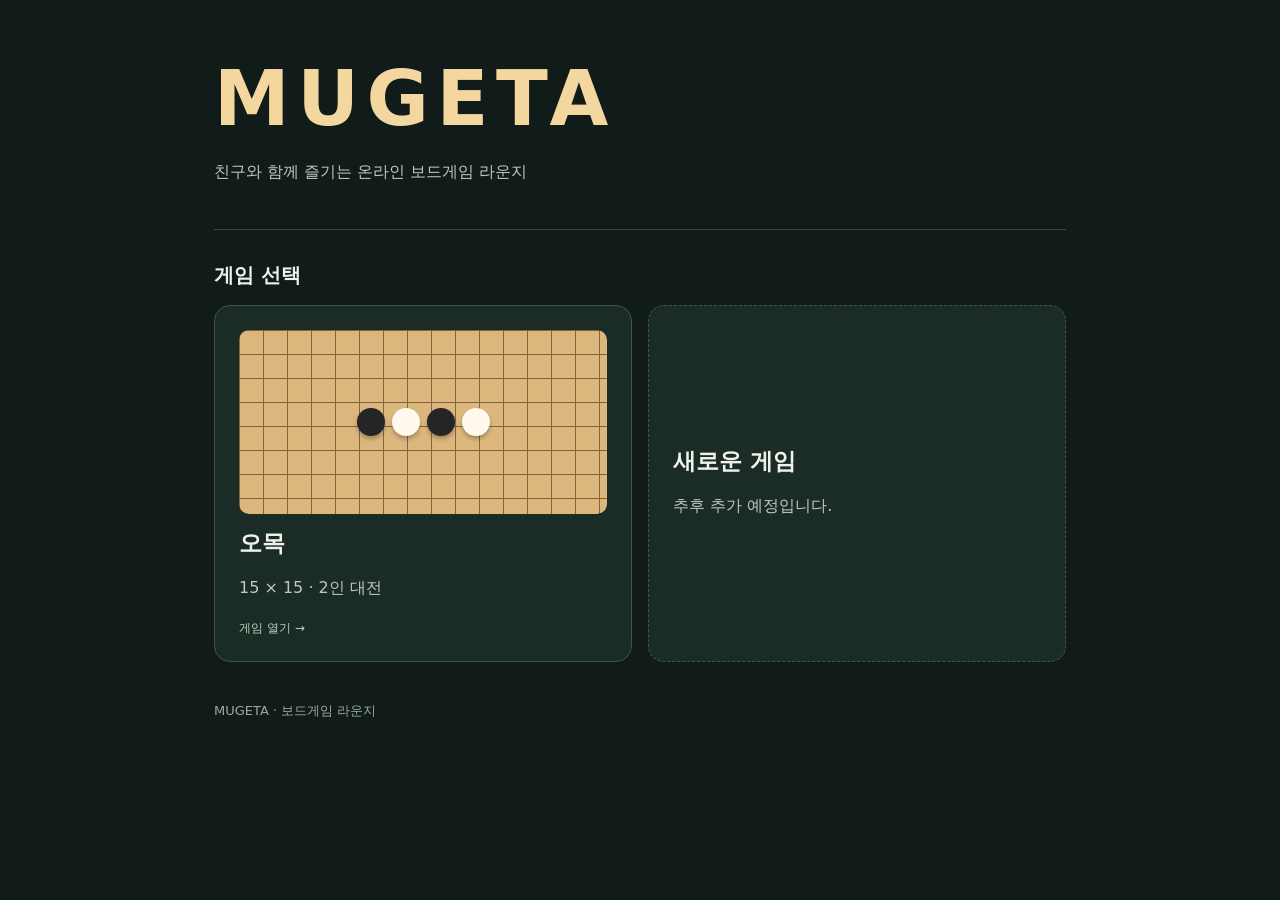
==== index.html @ 77e03dd2 "Add files via upload" ====
<!doctype html><html lang="ko"><head><meta charset="utf-8"><meta name="viewport" content="width=device-width, initial-scale=1"><title>MUGETA — 보드게임 라운지</title><style>*{box-sizing:border-box}body{margin:0;background:#111b1a;color:#eff2e9;font:16px system-ui,sans-serif}main{max-width:900px;margin:auto;padding:54px 24px}header{border-bottom:1px solid #374740;padding-bottom:28px;margin-bottom:32px}h1{font-size:clamp(40px,8vw,76px);letter-spacing:.1em;margin:0;color:#f4d79e}p{color:#bbc9c0;line-height:1.6}h2{font-size:20px}.grid{display:grid;grid-template-columns:repeat(auto-fit,minmax(230px,1fr));gap:16px}.card{display:block;border:1px solid #40544a;border-radius:16px;background:#1b2b26;padding:24px;color:inherit;text-decoration:none}.card:hover{border-color:#f4d79e}.board{aspect-ratio:2/1;background-color:#dcb77d;background-image:linear-gradient(#86643a 1px,transparent 1px),linear-gradient(90deg,#86643a 1px,transparent 1px);background-size:24px 24px;border-radius:10px;display:flex;align-items:center;justify-content:center;gap:7px}.stone{height:28px;width:28px;border-radius:50%;background:#252525;box-shadow:0 3px 4px #0004}.white{background:#fff9ee}.tag{font-size:12px;color:#b7d7bd}.card h3{font-size:23px;margin:14px 0 0}.future{border-style:dashed;display:flex;justify-content:center;flex-direction:column}footer{font-size:13px;color:#98aaa0;margin-top:40px}a:focus-visible{outline:3px solid #f4d79e;outline-offset:4px}</style></head><body><main><header><h1>MUGETA</h1><p>친구와 함께 즐기는 온라인 보드게임 라운지</p></header><h2>게임 선택</h2><div class="grid"><a class="card" href="omok/"><div class="board" aria-hidden="true"><span class="stone"></span><span class="stone white"></span><span class="stone"></span><span class="stone white"></span></div><h3>오목</h3><p>15 × 15 · 2인 대전</p><span class="tag">게임 열기 →</span></a><section class="card future"><h3>새로운 게임</h3><p>추후 추가 예정입니다.</p></section></div><footer>MUGETA · 보드게임 라운지</footer></main></body></html>
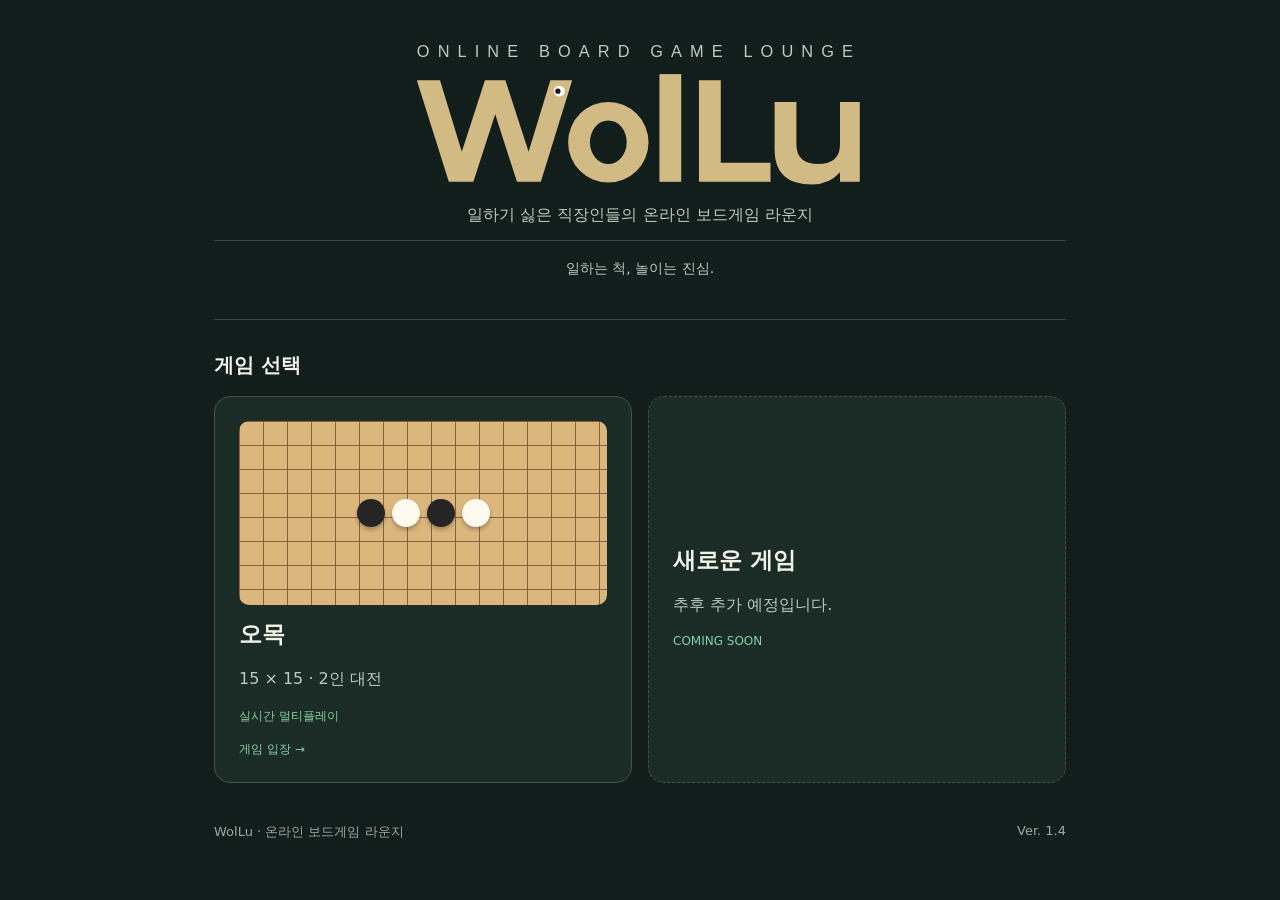
==== commit 910ea6f3: "Add files via upload" ====
--- a/index.html
+++ b/index.html
@@ -1 +1 @@
-<!doctype html><html lang="ko"><head><meta charset="utf-8"><meta name="viewport" content="width=device-width, initial-scale=1"><title>MUGETA — 보드게임 라운지</title><style>*{box-sizing:border-box}body{margin:0;background:#111b1a;color:#eff2e9;font:16px system-ui,sans-serif}main{max-width:900px;margin:auto;padding:54px 24px}header{border-bottom:1px solid #374740;padding-bottom:28px;margin-bottom:32px}h1{font-size:clamp(40px,8vw,76px);letter-spacing:.1em;margin:0;color:#f4d79e}p{color:#bbc9c0;line-height:1.6}h2{font-size:20px}.grid{display:grid;grid-template-columns:repeat(auto-fit,minmax(230px,1fr));gap:16px}.card{display:block;border:1px solid #40544a;border-radius:16px;background:#1b2b26;padding:24px;color:inherit;text-decoration:none}.card:hover{border-color:#f4d79e}.board{aspect-ratio:2/1;background-color:#dcb77d;background-image:linear-gradient(#86643a 1px,transparent 1px),linear-gradient(90deg,#86643a 1px,transparent 1px);background-size:24px 24px;border-radius:10px;display:flex;align-items:center;justify-content:center;gap:7px}.stone{height:28px;width:28px;border-radius:50%;background:#252525;box-shadow:0 3px 4px #0004}.white{background:#fff9ee}.tag{font-size:12px;color:#b7d7bd}.card h3{font-size:23px;margin:14px 0 0}.future{border-style:dashed;display:flex;justify-content:center;flex-direction:column}footer{font-size:13px;color:#98aaa0;margin-top:40px}a:focus-visible{outline:3px solid #f4d79e;outline-offset:4px}</style></head><body><main><header><h1>MUGETA</h1><p>친구와 함께 즐기는 온라인 보드게임 라운지</p></header><h2>게임 선택</h2><div class="grid"><a class="card" href="omok/"><div class="board" aria-hidden="true"><span class="stone"></span><span class="stone white"></span><span class="stone"></span><span class="stone white"></span></div><h3>오목</h3><p>15 × 15 · 2인 대전</p><span class="tag">게임 열기 →</span></a><section class="card future"><h3>새로운 게임</h3><p>추후 추가 예정입니다.</p></section></div><footer>MUGETA · 보드게임 라운지</footer></main></body></html>+<!doctype html><html lang="ko"><head><meta charset="utf-8"><meta name="viewport" content="width=device-width, initial-scale=1"><title>WolLu — 보드게임 라운지</title><style>*{box-sizing:border-box}body{margin:0;background:#111b1a;color:#eff2e9;font:16px system-ui,sans-serif}main{max-width:900px;margin:auto;padding:54px 24px}header{border-bottom:1px solid #374740;padding-bottom:28px;margin-bottom:32px}h1{font-size:clamp(40px,8vw,76px);letter-spacing:.1em;margin:0;color:#f4d79e}p{color:#bbc9c0;line-height:1.6}h2{font-size:20px}.grid{display:grid;grid-template-columns:repeat(auto-fit,minmax(230px,1fr));gap:16px}.card{display:block;border:1px solid #40544a;border-radius:16px;background:#1b2b26;padding:24px;color:inherit;text-decoration:none}.card:hover{border-color:#f4d79e}.board{aspect-ratio:2/1;background-color:#dcb77d;background-image:linear-gradient(#86643a 1px,transparent 1px),linear-gradient(90deg,#86643a 1px,transparent 1px);background-size:24px 24px;border-radius:10px;display:flex;align-items:center;justify-content:center;gap:7px}.stone{height:28px;width:28px;border-radius:50%;background:#252525;box-shadow:0 3px 4px #0004}.white{background:#fff9ee}.tag{font-size:12px;color:#b7d7bd}.card h3{font-size:23px;margin:14px 0 0}.future{border-style:dashed;display:flex;justify-content:center;flex-direction:column}footer{font-size:13px;color:#98aaa0;margin-top:40px}a:focus-visible{outline:3px solid #f4d79e;outline-offset:4px}header{text-align:center}main{padding-top:40px}.brandLogo{width:min(460px,100%);display:block;margin:auto}header p{margin:12px 0}.slogan{border-top:1px solid #374740;padding-top:16px;font-size:14px}footer{display:flex;justify-content:space-between}body{background:#121e1b}.card{background:#1b2b25}.tag{color:#86cfa9}</style></head><body><main><header><h1><img class="brandLogo" src="wollu-logo.svg" alt="ONLINE BOARD GAME LOUNGE · WolLu"></h1><p>일하기 싫은 직장인들의 온라인 보드게임 라운지</p><p class="slogan">일하는 척, 놀이는 진심.</p></header><h2>게임 선택</h2><div class="grid"><a class="card" href="omok/"><div class="board" aria-hidden="true"><span class="stone"></span><span class="stone white"></span><span class="stone"></span><span class="stone white"></span></div><h3>오목</h3><p>15 × 15 · 2인 대전</p><p class="tag">실시간 멀티플레이</p><span class="tag">게임 입장 →</span></a><section class="card future"><h3>새로운 게임</h3><p>추후 추가 예정입니다.</p><span class="tag">COMING SOON</span></section></div><footer>WolLu · 온라인 보드게임 라운지 <span>Ver. 1.4</span></footer></main></body></html>
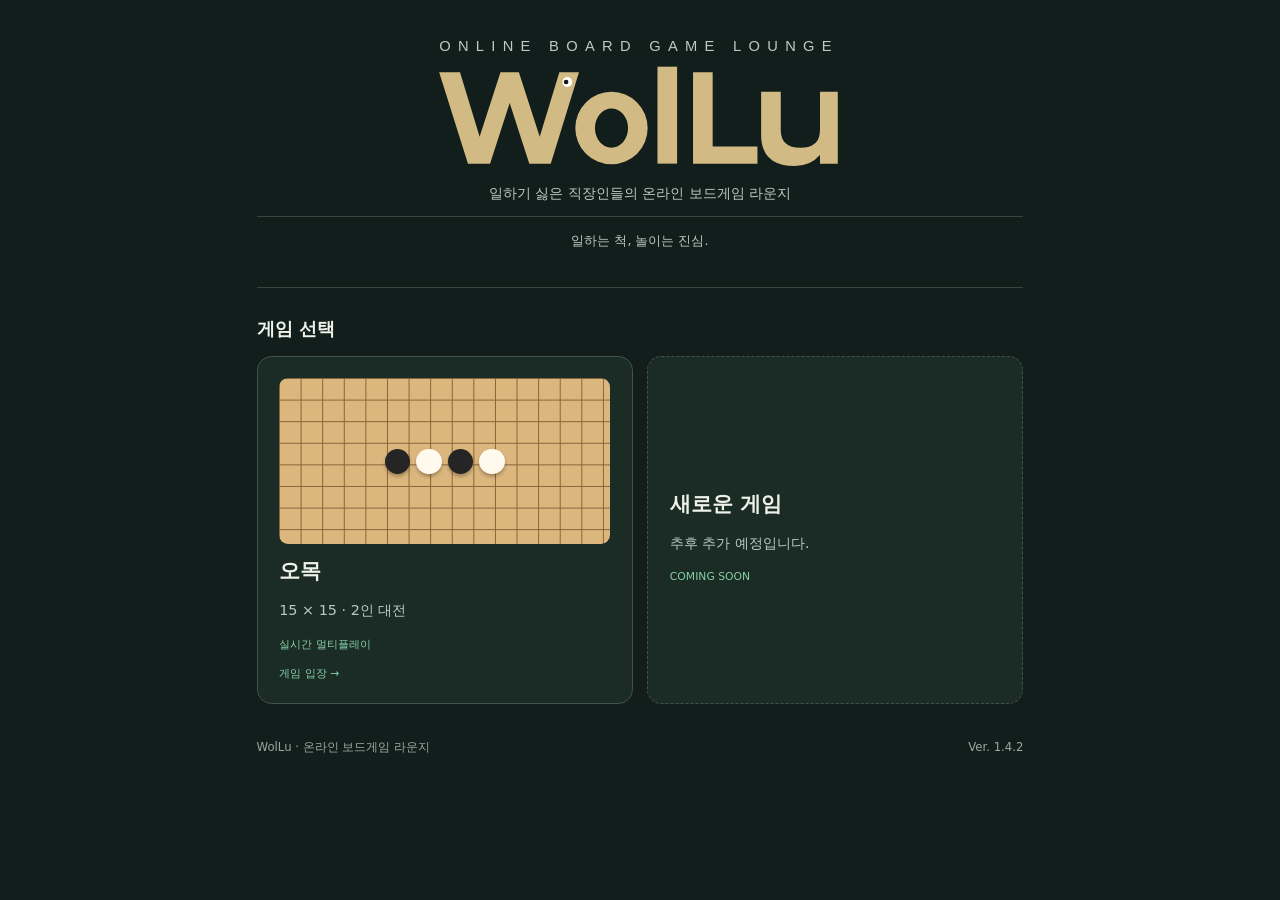
==== commit d4c31c89: "Add files via upload" ====
--- a/index.html
+++ b/index.html
@@ -1 +1,3 @@
-<!doctype html><html lang="ko"><head><meta charset="utf-8"><meta name="viewport" content="width=device-width, initial-scale=1"><title>WolLu — 보드게임 라운지</title><style>*{box-sizing:border-box}body{margin:0;background:#111b1a;color:#eff2e9;font:16px system-ui,sans-serif}main{max-width:900px;margin:auto;padding:54px 24px}header{border-bottom:1px solid #374740;padding-bottom:28px;margin-bottom:32px}h1{font-size:clamp(40px,8vw,76px);letter-spacing:.1em;margin:0;color:#f4d79e}p{color:#bbc9c0;line-height:1.6}h2{font-size:20px}.grid{display:grid;grid-template-columns:repeat(auto-fit,minmax(230px,1fr));gap:16px}.card{display:block;border:1px solid #40544a;border-radius:16px;background:#1b2b26;padding:24px;color:inherit;text-decoration:none}.card:hover{border-color:#f4d79e}.board{aspect-ratio:2/1;background-color:#dcb77d;background-image:linear-gradient(#86643a 1px,transparent 1px),linear-gradient(90deg,#86643a 1px,transparent 1px);background-size:24px 24px;border-radius:10px;display:flex;align-items:center;justify-content:center;gap:7px}.stone{height:28px;width:28px;border-radius:50%;background:#252525;box-shadow:0 3px 4px #0004}.white{background:#fff9ee}.tag{font-size:12px;color:#b7d7bd}.card h3{font-size:23px;margin:14px 0 0}.future{border-style:dashed;display:flex;justify-content:center;flex-direction:column}footer{font-size:13px;color:#98aaa0;margin-top:40px}a:focus-visible{outline:3px solid #f4d79e;outline-offset:4px}header{text-align:center}main{padding-top:40px}.brandLogo{width:min(460px,100%);display:block;margin:auto}header p{margin:12px 0}.slogan{border-top:1px solid #374740;padding-top:16px;font-size:14px}footer{display:flex;justify-content:space-between}body{background:#121e1b}.card{background:#1b2b25}.tag{color:#86cfa9}</style></head><body><main><header><h1><img class="brandLogo" src="wollu-logo.svg" alt="ONLINE BOARD GAME LOUNGE · WolLu"></h1><p>일하기 싫은 직장인들의 온라인 보드게임 라운지</p><p class="slogan">일하는 척, 놀이는 진심.</p></header><h2>게임 선택</h2><div class="grid"><a class="card" href="omok/"><div class="board" aria-hidden="true"><span class="stone"></span><span class="stone white"></span><span class="stone"></span><span class="stone white"></span></div><h3>오목</h3><p>15 × 15 · 2인 대전</p><p class="tag">실시간 멀티플레이</p><span class="tag">게임 입장 →</span></a><section class="card future"><h3>새로운 게임</h3><p>추후 추가 예정입니다.</p><span class="tag">COMING SOON</span></section></div><footer>WolLu · 온라인 보드게임 라운지 <span>Ver. 1.4</span></footer></main></body></html>+<!doctype html><html lang="ko"><head><meta charset="utf-8"><meta name="viewport" content="width=device-width, initial-scale=1"><title>WolLu — 보드게임 라운지</title><style>/* V1.4.2: desktop density 90%; mobile unchanged. */
+:root{--ui-scale:.9}@media(max-width:700px){:root{--ui-scale:1}}
+*{box-sizing:border-box}body{margin:0;background:#111b1a;color:#eff2e9;font:calc(16px * var(--ui-scale)) system-ui,sans-serif}main{max-width:calc(900px * var(--ui-scale));margin:auto;padding:calc(54px * var(--ui-scale)) calc(24px * var(--ui-scale))}header{border-bottom:1px solid #374740;padding-bottom:calc(28px * var(--ui-scale));margin-bottom:calc(32px * var(--ui-scale))}h1{font-size:clamp(calc(40px * var(--ui-scale)),8vw,calc(76px * var(--ui-scale)));letter-spacing:.1em;margin:0;color:#f4d79e}p{color:#bbc9c0;line-height:1.6}h2{font-size:calc(20px * var(--ui-scale))}.grid{display:grid;grid-template-columns:repeat(auto-fit,minmax(calc(230px * var(--ui-scale)),1fr));gap:calc(16px * var(--ui-scale))}.card{display:block;border:1px solid #40544a;border-radius:calc(16px * var(--ui-scale));background:#1b2b26;padding:calc(24px * var(--ui-scale));color:inherit;text-decoration:none}.card:hover{border-color:#f4d79e}.board{aspect-ratio:2/1;background-color:#dcb77d;background-image:linear-gradient(#86643a 1px,transparent 1px),linear-gradient(90deg,#86643a 1px,transparent 1px);background-size:calc(24px * var(--ui-scale)) calc(24px * var(--ui-scale));border-radius:calc(10px * var(--ui-scale));display:flex;align-items:center;justify-content:center;gap:calc(7px * var(--ui-scale))}.stone{height:calc(28px * var(--ui-scale));width:calc(28px * var(--ui-scale));border-radius:50%;background:#252525;box-shadow:0 calc(3px * var(--ui-scale)) calc(4px * var(--ui-scale)) #0004}.white{background:#fff9ee}.tag{font-size:calc(12px * var(--ui-scale));color:#b7d7bd}.card h3{font-size:calc(23px * var(--ui-scale));margin:calc(14px * var(--ui-scale)) 0 0}.future{border-style:dashed;display:flex;justify-content:center;flex-direction:column}footer{font-size:calc(13px * var(--ui-scale));color:#98aaa0;margin-top:calc(40px * var(--ui-scale))}a:focus-visible{outline:calc(3px * var(--ui-scale)) solid #f4d79e;outline-offset:calc(4px * var(--ui-scale))}header{text-align:center}main{padding-top:calc(40px * var(--ui-scale))}.brandLogo{width:min(calc(460px * var(--ui-scale)),100%);display:block;margin:auto}header p{margin:calc(12px * var(--ui-scale)) 0}.slogan{border-top:1px solid #374740;padding-top:calc(16px * var(--ui-scale));font-size:calc(14px * var(--ui-scale))}footer{display:flex;justify-content:space-between}body{background:#121e1b}.card{background:#1b2b25}.tag{color:#86cfa9}</style></head><body><main><header><h1><img class="brandLogo" src="wollu-logo.svg" alt="ONLINE BOARD GAME LOUNGE · WolLu"></h1><p>일하기 싫은 직장인들의 온라인 보드게임 라운지</p><p class="slogan">일하는 척, 놀이는 진심.</p></header><h2>게임 선택</h2><div class="grid"><a class="card" href="omok/"><div class="board" aria-hidden="true"><span class="stone"></span><span class="stone white"></span><span class="stone"></span><span class="stone white"></span></div><h3>오목</h3><p>15 × 15 · 2인 대전</p><p class="tag">실시간 멀티플레이</p><span class="tag">게임 입장 →</span></a><section class="card future"><h3>새로운 게임</h3><p>추후 추가 예정입니다.</p><span class="tag">COMING SOON</span></section></div><footer>WolLu · 온라인 보드게임 라운지 <span>Ver. 1.4.2</span></footer></main></body></html>
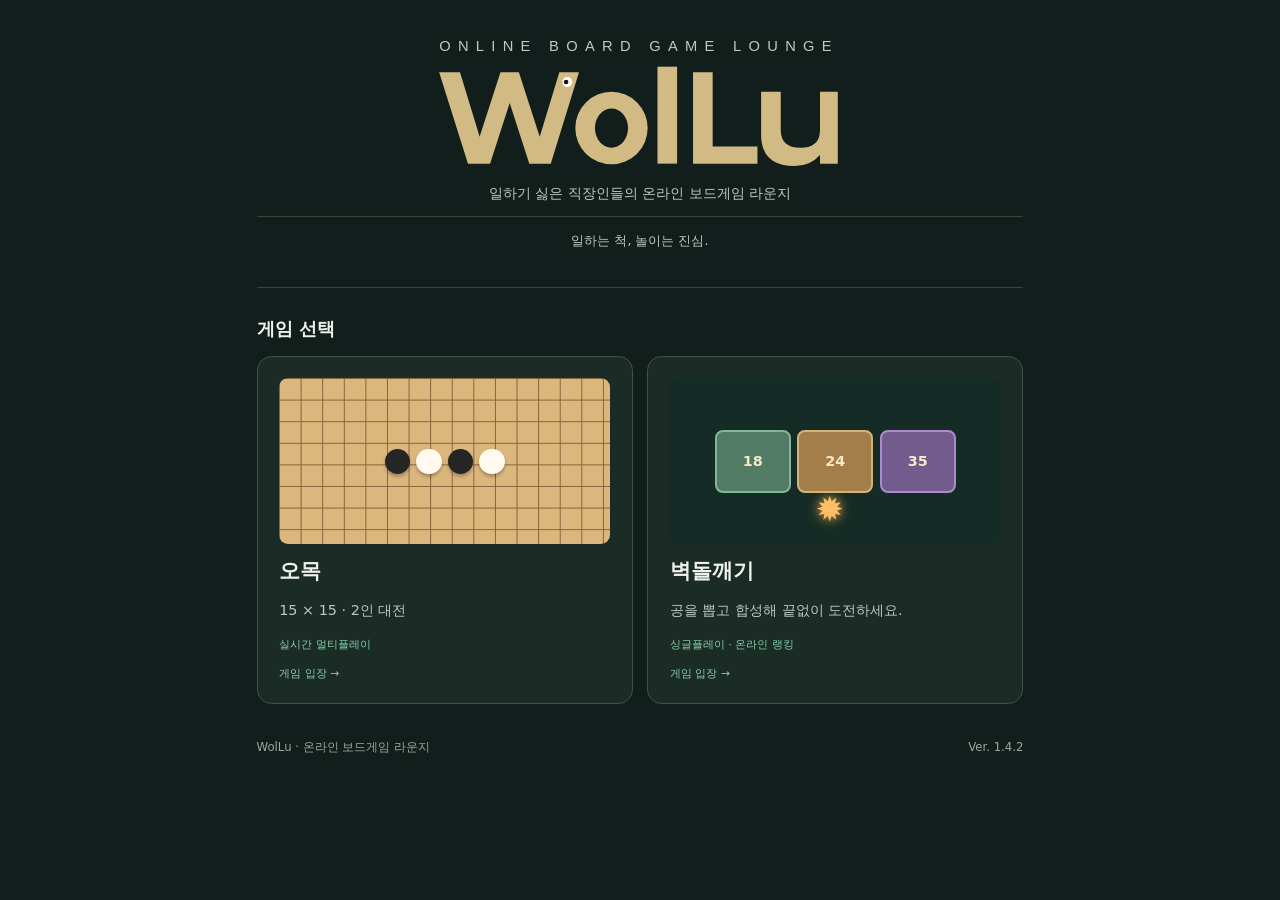
==== commit 088035f8: "Add files via upload" ====
--- a/index.html
+++ b/index.html
@@ -1,3 +1,269 @@
-<!doctype html><html lang="ko"><head><meta charset="utf-8"><meta name="viewport" content="width=device-width, initial-scale=1"><title>WolLu — 보드게임 라운지</title><style>/* V1.4.2: desktop density 90%; mobile unchanged. */
-:root{--ui-scale:.9}@media(max-width:700px){:root{--ui-scale:1}}
-*{box-sizing:border-box}body{margin:0;background:#111b1a;color:#eff2e9;font:calc(16px * var(--ui-scale)) system-ui,sans-serif}main{max-width:calc(900px * var(--ui-scale));margin:auto;padding:calc(54px * var(--ui-scale)) calc(24px * var(--ui-scale))}header{border-bottom:1px solid #374740;padding-bottom:calc(28px * var(--ui-scale));margin-bottom:calc(32px * var(--ui-scale))}h1{font-size:clamp(calc(40px * var(--ui-scale)),8vw,calc(76px * var(--ui-scale)));letter-spacing:.1em;margin:0;color:#f4d79e}p{color:#bbc9c0;line-height:1.6}h2{font-size:calc(20px * var(--ui-scale))}.grid{display:grid;grid-template-columns:repeat(auto-fit,minmax(calc(230px * var(--ui-scale)),1fr));gap:calc(16px * var(--ui-scale))}.card{display:block;border:1px solid #40544a;border-radius:calc(16px * var(--ui-scale));background:#1b2b26;padding:calc(24px * var(--ui-scale));color:inherit;text-decoration:none}.card:hover{border-color:#f4d79e}.board{aspect-ratio:2/1;background-color:#dcb77d;background-image:linear-gradient(#86643a 1px,transparent 1px),linear-gradient(90deg,#86643a 1px,transparent 1px);background-size:calc(24px * var(--ui-scale)) calc(24px * var(--ui-scale));border-radius:calc(10px * var(--ui-scale));display:flex;align-items:center;justify-content:center;gap:calc(7px * var(--ui-scale))}.stone{height:calc(28px * var(--ui-scale));width:calc(28px * var(--ui-scale));border-radius:50%;background:#252525;box-shadow:0 calc(3px * var(--ui-scale)) calc(4px * var(--ui-scale)) #0004}.white{background:#fff9ee}.tag{font-size:calc(12px * var(--ui-scale));color:#b7d7bd}.card h3{font-size:calc(23px * var(--ui-scale));margin:calc(14px * var(--ui-scale)) 0 0}.future{border-style:dashed;display:flex;justify-content:center;flex-direction:column}footer{font-size:calc(13px * var(--ui-scale));color:#98aaa0;margin-top:calc(40px * var(--ui-scale))}a:focus-visible{outline:calc(3px * var(--ui-scale)) solid #f4d79e;outline-offset:calc(4px * var(--ui-scale))}header{text-align:center}main{padding-top:calc(40px * var(--ui-scale))}.brandLogo{width:min(calc(460px * var(--ui-scale)),100%);display:block;margin:auto}header p{margin:calc(12px * var(--ui-scale)) 0}.slogan{border-top:1px solid #374740;padding-top:calc(16px * var(--ui-scale));font-size:calc(14px * var(--ui-scale))}footer{display:flex;justify-content:space-between}body{background:#121e1b}.card{background:#1b2b25}.tag{color:#86cfa9}</style></head><body><main><header><h1><img class="brandLogo" src="wollu-logo.svg" alt="ONLINE BOARD GAME LOUNGE · WolLu"></h1><p>일하기 싫은 직장인들의 온라인 보드게임 라운지</p><p class="slogan">일하는 척, 놀이는 진심.</p></header><h2>게임 선택</h2><div class="grid"><a class="card" href="omok/"><div class="board" aria-hidden="true"><span class="stone"></span><span class="stone white"></span><span class="stone"></span><span class="stone white"></span></div><h3>오목</h3><p>15 × 15 · 2인 대전</p><p class="tag">실시간 멀티플레이</p><span class="tag">게임 입장 →</span></a><section class="card future"><h3>새로운 게임</h3><p>추후 추가 예정입니다.</p><span class="tag">COMING SOON</span></section></div><footer>WolLu · 온라인 보드게임 라운지 <span>Ver. 1.4.2</span></footer></main></body></html>+
+<!doctype html>
+<html lang="ko">
+<head>
+  <meta charset="utf-8">
+  <meta name="viewport" content="width=device-width, initial-scale=1">
+  <title>WolLu — 보드게임 라운지</title>
+
+  <style>
+    /* V1.4.2: 데스크톱 90% 밀도, 모바일 기존 크기 유지 */
+    :root {
+      --ui-scale: .9;
+    }
+
+    @media (max-width: 700px) {
+      :root {
+        --ui-scale: 1;
+      }
+    }
+
+    /* ===== 공통 스타일 ===== */
+
+    * {
+      box-sizing: border-box;
+    }
+
+    body {
+      margin: 0;
+      background: #121e1b;
+      color: #eff2e9;
+      font: calc(16px * var(--ui-scale)) system-ui, sans-serif;
+    }
+
+    main {
+      max-width: calc(900px * var(--ui-scale));
+      margin: auto;
+      padding: calc(40px * var(--ui-scale)) calc(24px * var(--ui-scale));
+    }
+
+    h1 {
+      font-size: clamp(
+        calc(40px * var(--ui-scale)),
+        8vw,
+        calc(76px * var(--ui-scale))
+      );
+      letter-spacing: .1em;
+      margin: 0;
+      color: #f4d79e;
+    }
+
+    h2 {
+      font-size: calc(20px * var(--ui-scale));
+    }
+
+    p {
+      color: #bbc9c0;
+      line-height: 1.6;
+    }
+
+    /* ===== 브랜드 헤더 ===== */
+
+    header {
+      text-align: center;
+      border-bottom: 1px solid #374740;
+      padding-bottom: calc(28px * var(--ui-scale));
+      margin-bottom: calc(32px * var(--ui-scale));
+    }
+
+    .brandLogo {
+      width: min(calc(460px * var(--ui-scale)), 100%);
+      display: block;
+      margin: auto;
+    }
+
+    header p {
+      margin: calc(12px * var(--ui-scale)) 0;
+    }
+
+    .slogan {
+      border-top: 1px solid #374740;
+      padding-top: calc(16px * var(--ui-scale));
+      font-size: calc(14px * var(--ui-scale));
+    }
+
+    /* ===== 게임 카드 레이아웃 ===== */
+
+    .grid {
+      display: grid;
+      grid-template-columns: repeat(
+        auto-fit,
+        minmax(calc(230px * var(--ui-scale)), 1fr)
+      );
+      gap: calc(16px * var(--ui-scale));
+    }
+
+    .card {
+      display: block;
+      border: 1px solid #40544a;
+      border-radius: calc(16px * var(--ui-scale));
+      background: #1b2b25;
+      padding: calc(24px * var(--ui-scale));
+      color: inherit;
+      text-decoration: none;
+    }
+
+    .card:hover {
+      border-color: #f4d79e;
+    }
+
+    .card h3 {
+      font-size: calc(23px * var(--ui-scale));
+      margin: calc(14px * var(--ui-scale)) 0 0;
+    }
+
+    .tag {
+      font-size: calc(12px * var(--ui-scale));
+      color: #86cfa9;
+    }
+
+    .future {
+      border-style: dashed;
+      display: flex;
+      justify-content: center;
+      flex-direction: column;
+    }
+
+    /* ===== 오목 카드 미리보기 ===== */
+
+    .board {
+      aspect-ratio: 2 / 1;
+      background-color: #dcb77d;
+      background-image:
+        linear-gradient(#86643a 1px, transparent 1px),
+        linear-gradient(90deg, #86643a 1px, transparent 1px);
+      background-size:
+        calc(24px * var(--ui-scale)) calc(24px * var(--ui-scale));
+      border-radius: calc(10px * var(--ui-scale));
+      display: flex;
+      align-items: center;
+      justify-content: center;
+      gap: calc(7px * var(--ui-scale));
+    }
+
+    .stone {
+      height: calc(28px * var(--ui-scale));
+      width: calc(28px * var(--ui-scale));
+      border-radius: 50%;
+      background: #252525;
+      box-shadow:
+        0
+        calc(3px * var(--ui-scale))
+        calc(4px * var(--ui-scale))
+        #0004;
+    }
+
+    .white {
+      background: #fff9ee;
+    }
+
+    /* ===== 푸터 ===== */
+
+    footer {
+      display: flex;
+      justify-content: space-between;
+      font-size: calc(13px * var(--ui-scale));
+      color: #98aaa0;
+      margin-top: calc(40px * var(--ui-scale));
+    }
+
+    /* ===== 벽돌깨기 미리보기 ===== */
+    .breakerPreview {
+      position: relative;
+      background: #142c25;
+      background-image: none;
+      overflow: hidden;
+    }
+    .breakerPreview .brick {
+      display: grid;
+      place-items: center;
+      width: 23%;
+      height: 38%;
+      background: #527b65;
+      border: 2px solid #83b599;
+      border-radius: 8px;
+      font-weight: 750;
+      color: #f6e9c7;
+    }
+    .breakerPreview .brick:nth-child(2) { background: #a37d4a; border-color: #d5b478; }
+    .breakerPreview .brick:nth-child(3) { background: #735c8d; border-color: #ac8bcd; }
+    .breakerPreview .breakerBall {
+      position: absolute;
+      left: 44%;
+      bottom: 9%;
+      color: #ffbd68;
+      font-size: 34px;
+      text-shadow: 0 0 12px #ffb54b;
+    }
+
+    /* ===== 키보드 접근성 ===== */
+
+    a:focus-visible {
+      outline: calc(3px * var(--ui-scale)) solid #f4d79e;
+      outline-offset: calc(4px * var(--ui-scale));
+    }
+  </style>
+</head>
+
+<body>
+  <main>
+
+    <!-- ===== 브랜드 헤더 ===== -->
+    <header>
+      <h1>
+        <img
+          class="brandLogo"
+          src="wollu-logo.svg"
+          alt="ONLINE BOARD GAME LOUNGE · WolLu"
+        >
+      </h1>
+
+      <p>일하기 싫은 직장인들의 온라인 보드게임 라운지</p>
+      <p class="slogan">일하는 척, 놀이는 진심.</p>
+    </header>
+
+    <!-- ===== 게임 선택 ===== -->
+    <h2>게임 선택</h2>
+
+    <div class="grid">
+
+      <!-- 오목 -->
+      <a class="card" href="omok/">
+        <div class="board" aria-hidden="true">
+          <span class="stone"></span>
+          <span class="stone white"></span>
+          <span class="stone"></span>
+          <span class="stone white"></span>
+        </div>
+
+        <h3>오목</h3>
+        <p>15 × 15 · 2인 대전</p>
+        <p class="tag">실시간 멀티플레이</p>
+        <span class="tag">게임 입장 →</span>
+      </a>
+
+      <!-- 벽돌깨기 -->
+      <a class="card" href="breaker/">
+        <div class="board breakerPreview" aria-hidden="true">
+          <span class="brick">18</span>
+          <span class="brick">24</span>
+          <span class="brick">35</span>
+          <span class="breakerBall">✹</span>
+        </div>
+        <h3>벽돌깨기</h3>
+        <p>공을 뽑고 합성해 끝없이 도전하세요.</p>
+        <p class="tag">싱글플레이 · 온라인 랭킹</p>
+        <span class="tag">게임 입장 →</span>
+      </a>
+
+    </div>
+
+    <!-- ===== 푸터 ===== -->
+    <footer>
+      WolLu · 온라인 보드게임 라운지
+      <span>Ver. 1.4.2</span>
+    </footer>
+
+  </main>
+</body>
+</html>
